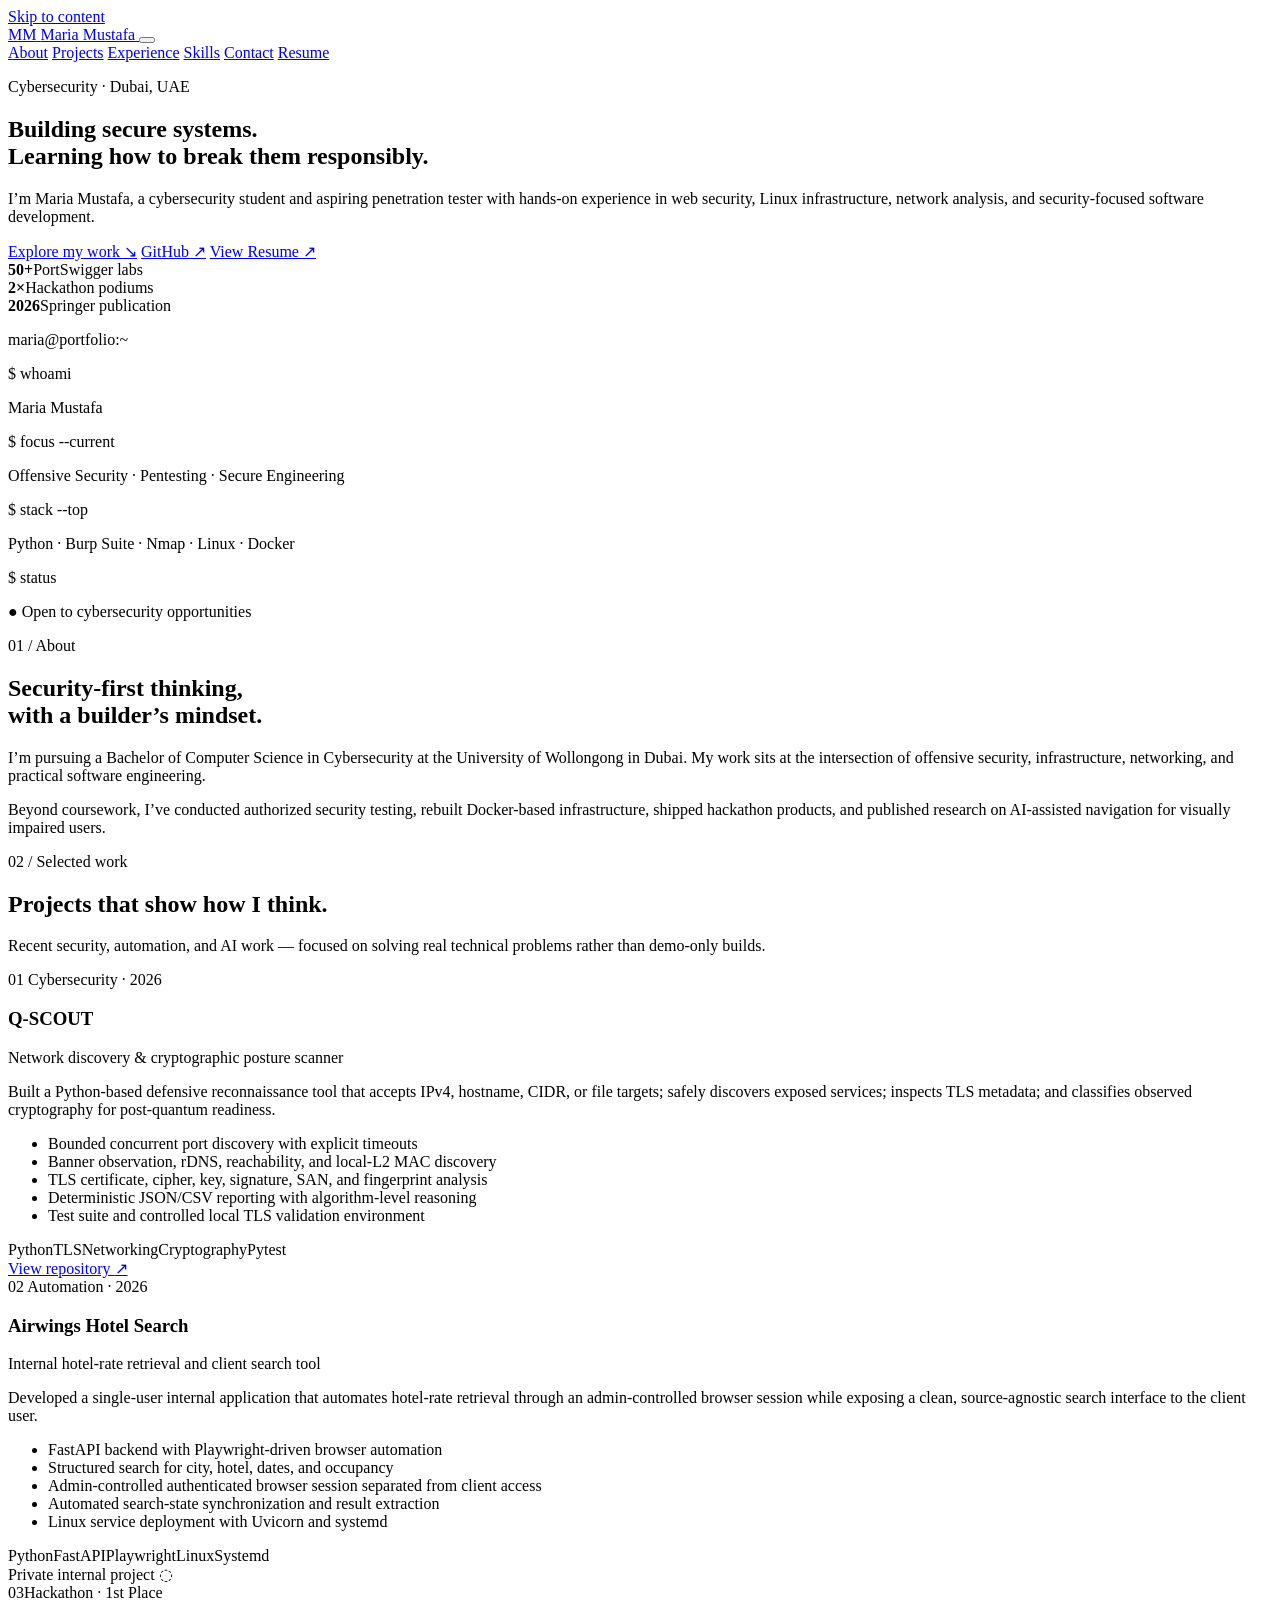
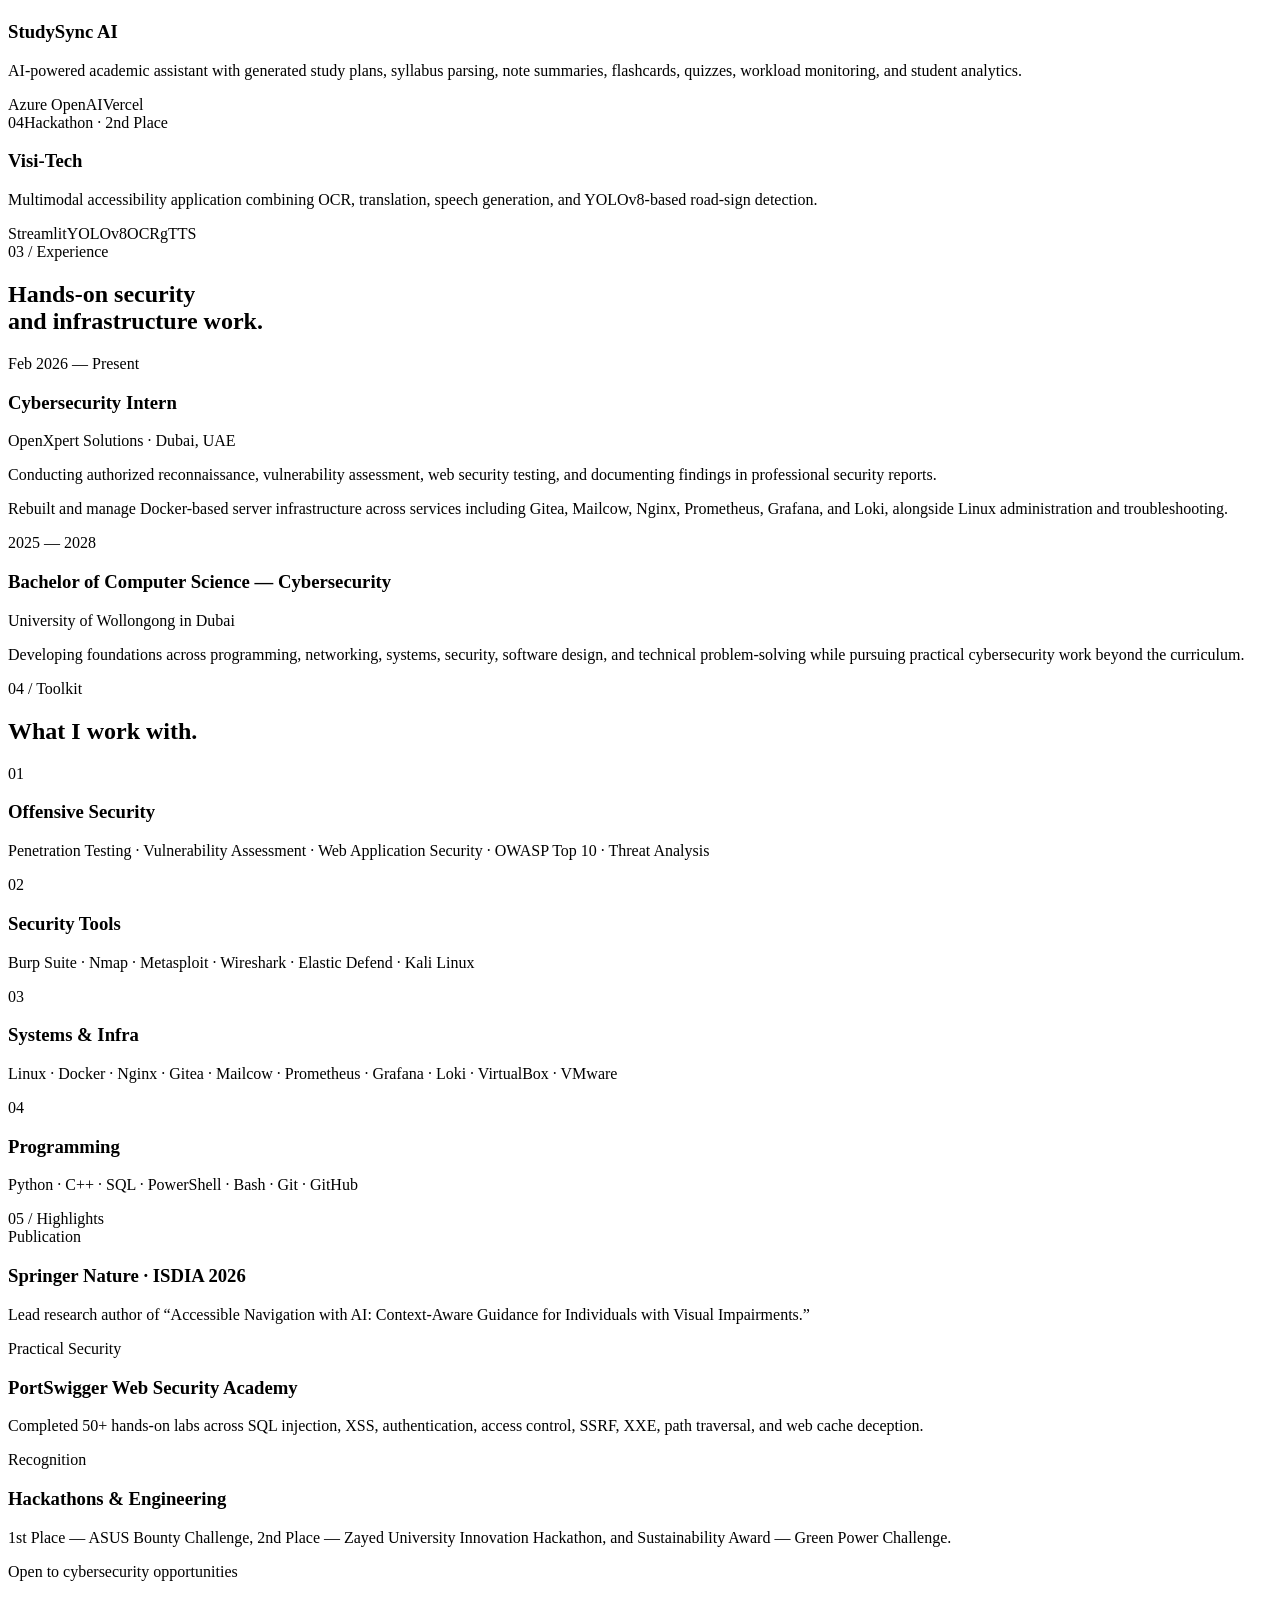
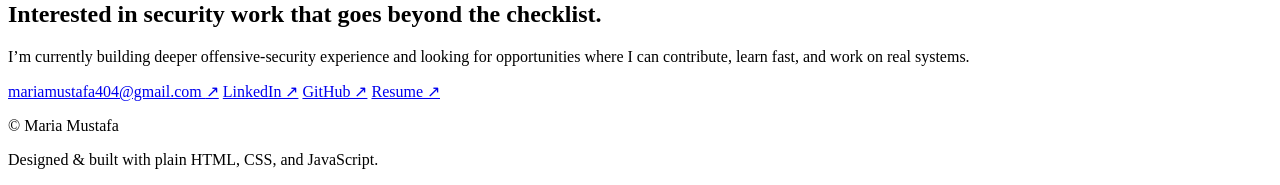
==== index.html @ e78796e5 "feat: add portfolio landing page" ====
<!DOCTYPE html>
<html lang="en">
<head>
  <meta charset="UTF-8" />
  <meta name="viewport" content="width=device-width, initial-scale=1.0" />
  <meta name="description" content="Maria Mustafa — cybersecurity student, aspiring penetration tester, and security-focused software builder in Dubai." />
  <meta name="theme-color" content="#071018" />
  <link rel="canonical" href="https://maria-mustafa-portfolio.netlify.app" />
  <meta property="og:type" content="website" />
  <meta property="og:title" content="Maria Mustafa | Cybersecurity Portfolio" />
  <meta property="og:description" content="Cybersecurity portfolio featuring penetration testing, network security, Linux infrastructure, Q-SCOUT, and automation projects." />
  <meta property="og:url" content="https://maria-mustafa-portfolio.netlify.app" />
  <meta property="og:image" content="https://maria-mustafa-portfolio.netlify.app/assets/portfolio-preview.webp" />
  <meta name="twitter:card" content="summary_large_image" />
  <title>Maria Mustafa | Cybersecurity Portfolio</title>
  <link rel="icon" href="favicon.svg" type="image/svg+xml" />
  <script>document.documentElement.classList.add("js")</script>
  <link rel="stylesheet" href="styles.css" />
</head>
<body>
  <a class="skip-link" href="#main">Skip to content</a>
  <div class="ambient ambient-one" aria-hidden="true"></div>
  <div class="ambient ambient-two" aria-hidden="true"></div>

  <header class="site-header" id="top">
    <nav class="nav shell" aria-label="Primary navigation">
      <a class="brand" href="#top" aria-label="Maria Mustafa home">
        <span class="brand-mark">MM</span>
        <span class="brand-name">Maria Mustafa</span>
      </a>

      <button class="nav-toggle" aria-expanded="false" aria-controls="nav-links" aria-label="Open navigation menu">
        <span></span><span></span>
      </button>

      <div class="nav-links" id="nav-links">
        <a href="#about">About</a>
        <a href="#projects">Projects</a>
        <a href="#experience">Experience</a>
        <a href="#skills">Skills</a>
        <a href="#contact">Contact</a>
        <a href="assets/Maria-Mustafa-Resume.pdf" target="_blank" rel="noreferrer">Resume</a>
      </div>
    </nav>
  </header>

  <main id="main">
    <section class="hero shell section-pad">
      <div class="hero-copy reveal">
        <p class="eyebrow"><span class="status-dot"></span> Cybersecurity · Dubai, UAE</p>
        <h1>Building secure systems.<br /><span>Learning how to break them responsibly.</span></h1>
        <p class="hero-lead">
          I’m Maria Mustafa, a cybersecurity student and aspiring penetration tester with hands-on experience in web security, Linux infrastructure, network analysis, and security-focused software development.
        </p>
        <div class="hero-actions">
          <a class="btn btn-primary" href="#projects">Explore my work <span aria-hidden="true">↘</span></a>
          <a class="btn btn-ghost" href="https://github.com/maria-mustafa-b" target="_blank" rel="noreferrer">GitHub <span aria-hidden="true">↗</span></a>
          <a class="btn btn-ghost" href="assets/Maria-Mustafa-Resume.pdf" target="_blank" rel="noreferrer">View Resume <span aria-hidden="true">↗</span></a>
        </div>
        <div class="hero-meta" aria-label="Highlights">
          <div><strong>50+</strong><span>PortSwigger labs</span></div>
          <div><strong>2×</strong><span>Hackathon podiums</span></div>
          <div><strong>2026</strong><span>Springer publication</span></div>
        </div>
      </div>

      <aside class="terminal-card reveal" aria-label="Portfolio introduction terminal">
        <div class="terminal-top"><span></span><span></span><span></span><p>maria@portfolio:~</p></div>
        <div class="terminal-body">
          <p><span class="prompt">$</span> whoami</p>
          <p class="output">Maria Mustafa</p>
          <p><span class="prompt">$</span> focus --current</p>
          <p class="output">Offensive Security · Pentesting · Secure Engineering</p>
          <p><span class="prompt">$</span> stack --top</p>
          <p class="output">Python · Burp Suite · Nmap · Linux · Docker</p>
          <p><span class="prompt">$</span> status</p>
          <p class="output success">● Open to cybersecurity opportunities</p>
        </div>
      </aside>
    </section>

    <section class="section shell" id="about">
      <div class="section-kicker reveal">01 / About</div>
      <div class="about-grid">
        <h2 class="section-title reveal">Security-first thinking,<br />with a builder’s mindset.</h2>
        <div class="about-copy reveal">
          <p>
            I’m pursuing a Bachelor of Computer Science in Cybersecurity at the University of Wollongong in Dubai. My work sits at the intersection of offensive security, infrastructure, networking, and practical software engineering.
          </p>
          <p>
            Beyond coursework, I’ve conducted authorized security testing, rebuilt Docker-based infrastructure, shipped hackathon products, and published research on AI-assisted navigation for visually impaired users.
          </p>
        </div>
      </div>
    </section>

    <section class="section shell" id="projects">
      <div class="section-heading reveal">
        <div>
          <div class="section-kicker">02 / Selected work</div>
          <h2 class="section-title">Projects that show how I think.</h2>
        </div>
        <p>Recent security, automation, and AI work — focused on solving real technical problems rather than demo-only builds.</p>
      </div>

      <div class="featured-grid">
        <article class="project-card project-card-large reveal">
          <div class="project-topline">
            <span class="project-index">01</span>
            <span class="project-tag">Cybersecurity · 2026</span>
          </div>
          <div class="project-copy">
            <h3>Q‑SCOUT</h3>
            <p class="project-subtitle">Network discovery & cryptographic posture scanner</p>
            <p>
              Built a Python-based defensive reconnaissance tool that accepts IPv4, hostname, CIDR, or file targets; safely discovers exposed services; inspects TLS metadata; and classifies observed cryptography for post-quantum readiness.
            </p>
            <ul class="feature-list">
              <li>Bounded concurrent port discovery with explicit timeouts</li>
              <li>Banner observation, rDNS, reachability, and local-L2 MAC discovery</li>
              <li>TLS certificate, cipher, key, signature, SAN, and fingerprint analysis</li>
              <li>Deterministic JSON/CSV reporting with algorithm-level reasoning</li>
              <li>Test suite and controlled local TLS validation environment</li>
            </ul>
            <div class="tech-row"><span>Python</span><span>TLS</span><span>Networking</span><span>Cryptography</span><span>Pytest</span></div>
          </div>
          <a class="project-link" href="https://github.com/maria-mustafa-b/q-scout" target="_blank" rel="noreferrer" aria-label="View Q-SCOUT on GitHub">View repository <span>↗</span></a>
        </article>

        <article class="project-card project-card-large reveal">
          <div class="project-topline">
            <span class="project-index">02</span>
            <span class="project-tag">Automation · 2026</span>
          </div>
          <div class="project-copy">
            <h3>Airwings Hotel Search</h3>
            <p class="project-subtitle">Internal hotel-rate retrieval and client search tool</p>
            <p>
              Developed a single-user internal application that automates hotel-rate retrieval through an admin-controlled browser session while exposing a clean, source-agnostic search interface to the client user.
            </p>
            <ul class="feature-list">
              <li>FastAPI backend with Playwright-driven browser automation</li>
              <li>Structured search for city, hotel, dates, and occupancy</li>
              <li>Admin-controlled authenticated browser session separated from client access</li>
              <li>Automated search-state synchronization and result extraction</li>
              <li>Linux service deployment with Uvicorn and systemd</li>
            </ul>
            <div class="tech-row"><span>Python</span><span>FastAPI</span><span>Playwright</span><span>Linux</span><span>Systemd</span></div>
          </div>
          <span class="project-link muted-link">Private internal project <span>◌</span></span>
        </article>
      </div>

      <div class="secondary-grid">
        <article class="mini-project reveal">
          <div class="mini-head"><span>03</span><span>Hackathon · 1st Place</span></div>
          <h3>StudySync AI</h3>
          <p>AI-powered academic assistant with generated study plans, syllabus parsing, note summaries, flashcards, quizzes, workload monitoring, and student analytics.</p>
          <div class="tech-row"><span>Azure OpenAI</span><span>Vercel</span></div>
        </article>

        <article class="mini-project reveal">
          <div class="mini-head"><span>04</span><span>Hackathon · 2nd Place</span></div>
          <h3>Visi‑Tech</h3>
          <p>Multimodal accessibility application combining OCR, translation, speech generation, and YOLOv8-based road-sign detection.</p>
          <div class="tech-row"><span>Streamlit</span><span>YOLOv8</span><span>OCR</span><span>gTTS</span></div>
        </article>
      </div>
    </section>

    <section class="section shell" id="experience">
      <div class="section-kicker reveal">03 / Experience</div>
      <div class="experience-layout">
        <h2 class="section-title reveal">Hands-on security<br />and infrastructure work.</h2>
        <div class="timeline reveal">
          <article class="timeline-item">
            <div class="timeline-date">Feb 2026 — Present</div>
            <div>
              <h3>Cybersecurity Intern</h3>
              <p class="company">OpenXpert Solutions · Dubai, UAE</p>
              <p>Conducting authorized reconnaissance, vulnerability assessment, web security testing, and documenting findings in professional security reports.</p>
              <p>Rebuilt and manage Docker-based server infrastructure across services including Gitea, Mailcow, Nginx, Prometheus, Grafana, and Loki, alongside Linux administration and troubleshooting.</p>
            </div>
          </article>

          <article class="timeline-item">
            <div class="timeline-date">2025 — 2028</div>
            <div>
              <h3>Bachelor of Computer Science — Cybersecurity</h3>
              <p class="company">University of Wollongong in Dubai</p>
              <p>Developing foundations across programming, networking, systems, security, software design, and technical problem-solving while pursuing practical cybersecurity work beyond the curriculum.</p>
            </div>
          </article>
        </div>
      </div>
    </section>

    <section class="section shell" id="skills">
      <div class="section-heading reveal">
        <div>
          <div class="section-kicker">04 / Toolkit</div>
          <h2 class="section-title">What I work with.</h2>
        </div>
      </div>

      <div class="skills-grid">
        <article class="skill-card reveal"><span>01</span><h3>Offensive Security</h3><p>Penetration Testing · Vulnerability Assessment · Web Application Security · OWASP Top 10 · Threat Analysis</p></article>
        <article class="skill-card reveal"><span>02</span><h3>Security Tools</h3><p>Burp Suite · Nmap · Metasploit · Wireshark · Elastic Defend · Kali Linux</p></article>
        <article class="skill-card reveal"><span>03</span><h3>Systems & Infra</h3><p>Linux · Docker · Nginx · Gitea · Mailcow · Prometheus · Grafana · Loki · VirtualBox · VMware</p></article>
        <article class="skill-card reveal"><span>04</span><h3>Programming</h3><p>Python · C++ · SQL · PowerShell · Bash · Git · GitHub</p></article>
      </div>
    </section>

    <section class="section shell" id="proof">
      <div class="section-kicker reveal">05 / Highlights</div>
      <div class="proof-grid">
        <article class="proof-card reveal">
          <span class="proof-label">Publication</span>
          <h3>Springer Nature · ISDIA 2026</h3>
          <p>Lead research author of “Accessible Navigation with AI: Context-Aware Guidance for Individuals with Visual Impairments.”</p>
        </article>
        <article class="proof-card reveal">
          <span class="proof-label">Practical Security</span>
          <h3>PortSwigger Web Security Academy</h3>
          <p>Completed 50+ hands-on labs across SQL injection, XSS, authentication, access control, SSRF, XXE, path traversal, and web cache deception.</p>
        </article>
        <article class="proof-card reveal">
          <span class="proof-label">Recognition</span>
          <h3>Hackathons & Engineering</h3>
          <p>1st Place — ASUS Bounty Challenge, 2nd Place — Zayed University Innovation Hackathon, and Sustainability Award — Green Power Challenge.</p>
        </article>
      </div>
    </section>

    <section class="contact section shell" id="contact">
      <div class="contact-card reveal">
        <p class="eyebrow"><span class="status-dot"></span> Open to cybersecurity opportunities</p>
        <h2>Interested in security work that goes beyond the checklist.</h2>
        <p>I’m currently building deeper offensive-security experience and looking for opportunities where I can contribute, learn fast, and work on real systems.</p>
        <div class="contact-actions">
          <a class="btn btn-primary" href="mailto:mariamustafa404@gmail.com">mariamustafa404@gmail.com <span>↗</span></a>
          <a class="text-link" href="https://www.linkedin.com/in/maria-mustafa-baranwala" target="_blank" rel="noreferrer">LinkedIn ↗</a>
          <a class="text-link" href="https://github.com/maria-mustafa-b" target="_blank" rel="noreferrer">GitHub ↗</a>
          <a class="text-link" href="assets/Maria-Mustafa-Resume.pdf" target="_blank" rel="noreferrer">Resume ↗</a>
        </div>
      </div>
    </section>
  </main>

  <footer class="footer shell">
    <p>© <span id="year"></span> Maria Mustafa</p>
    <p>Designed & built with plain HTML, CSS, and JavaScript.</p>
  </footer>

  <script src="script.js"></script>
</body>
</html>
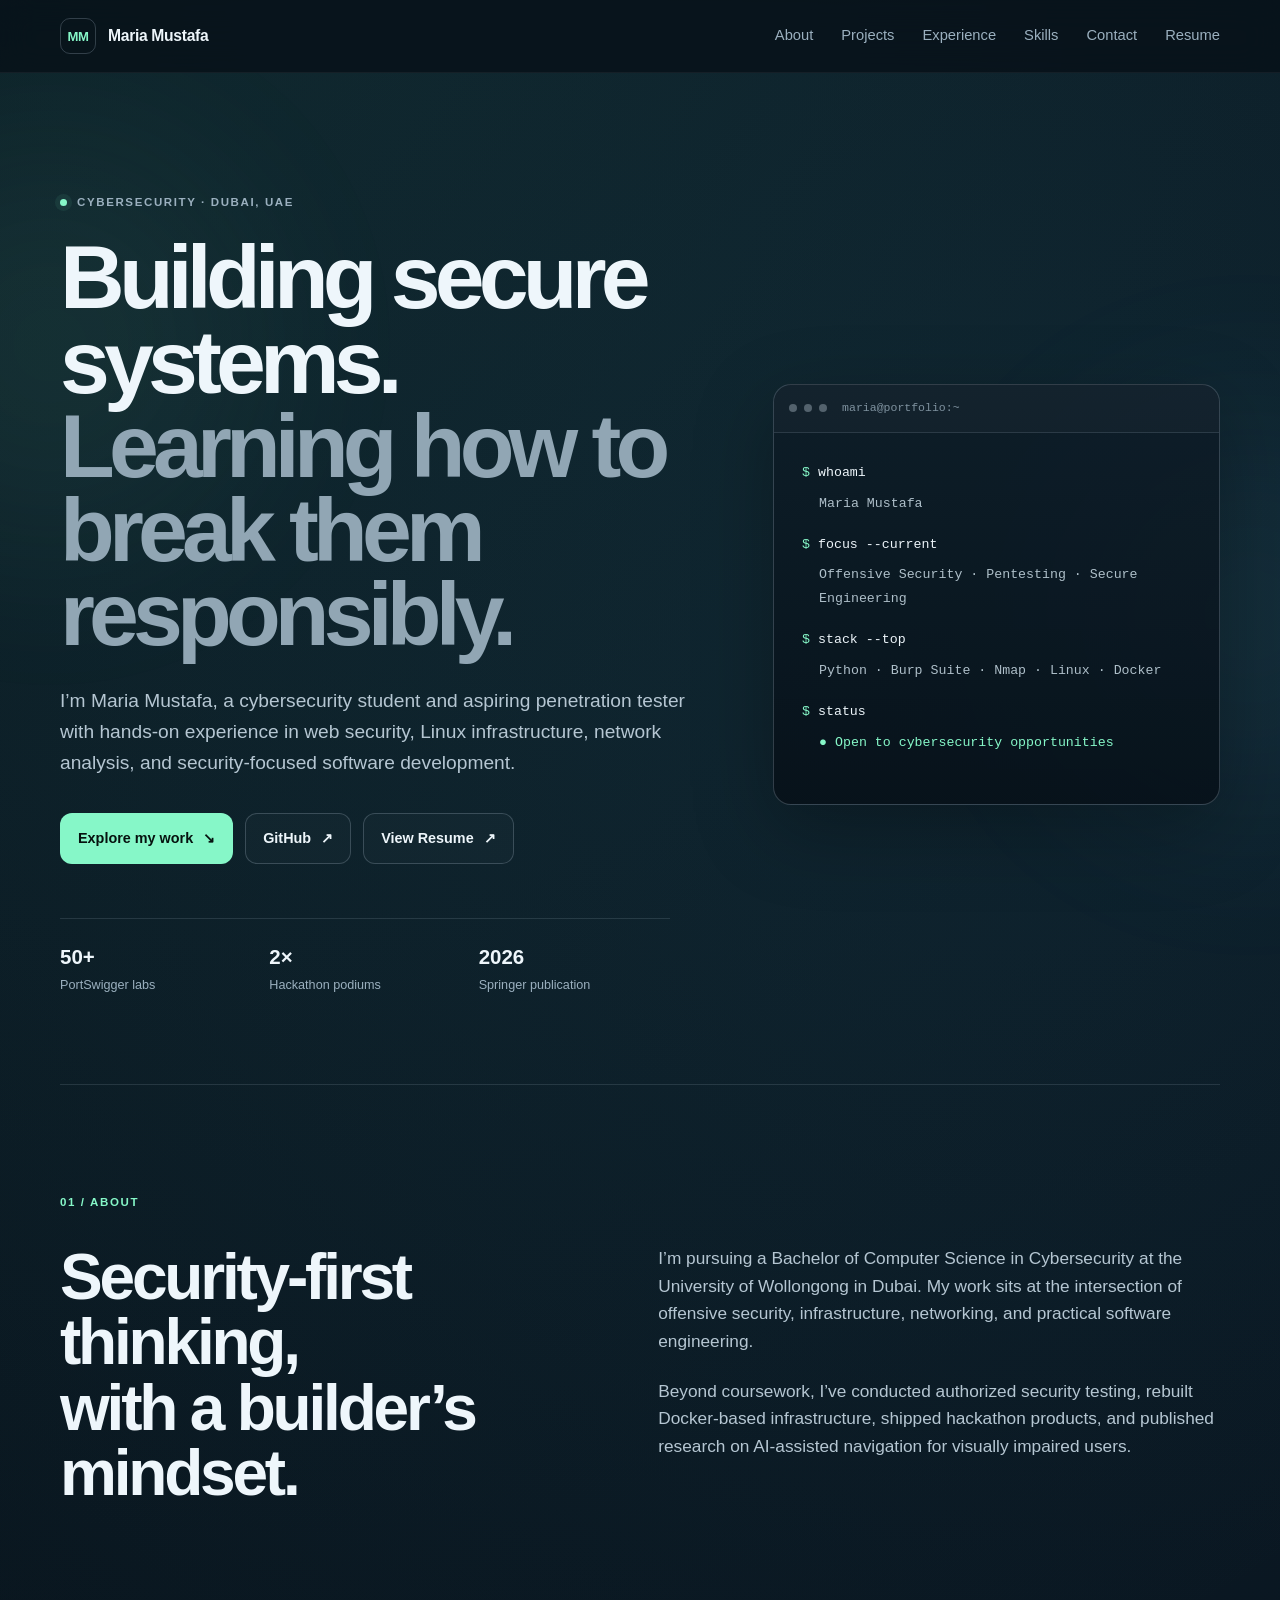
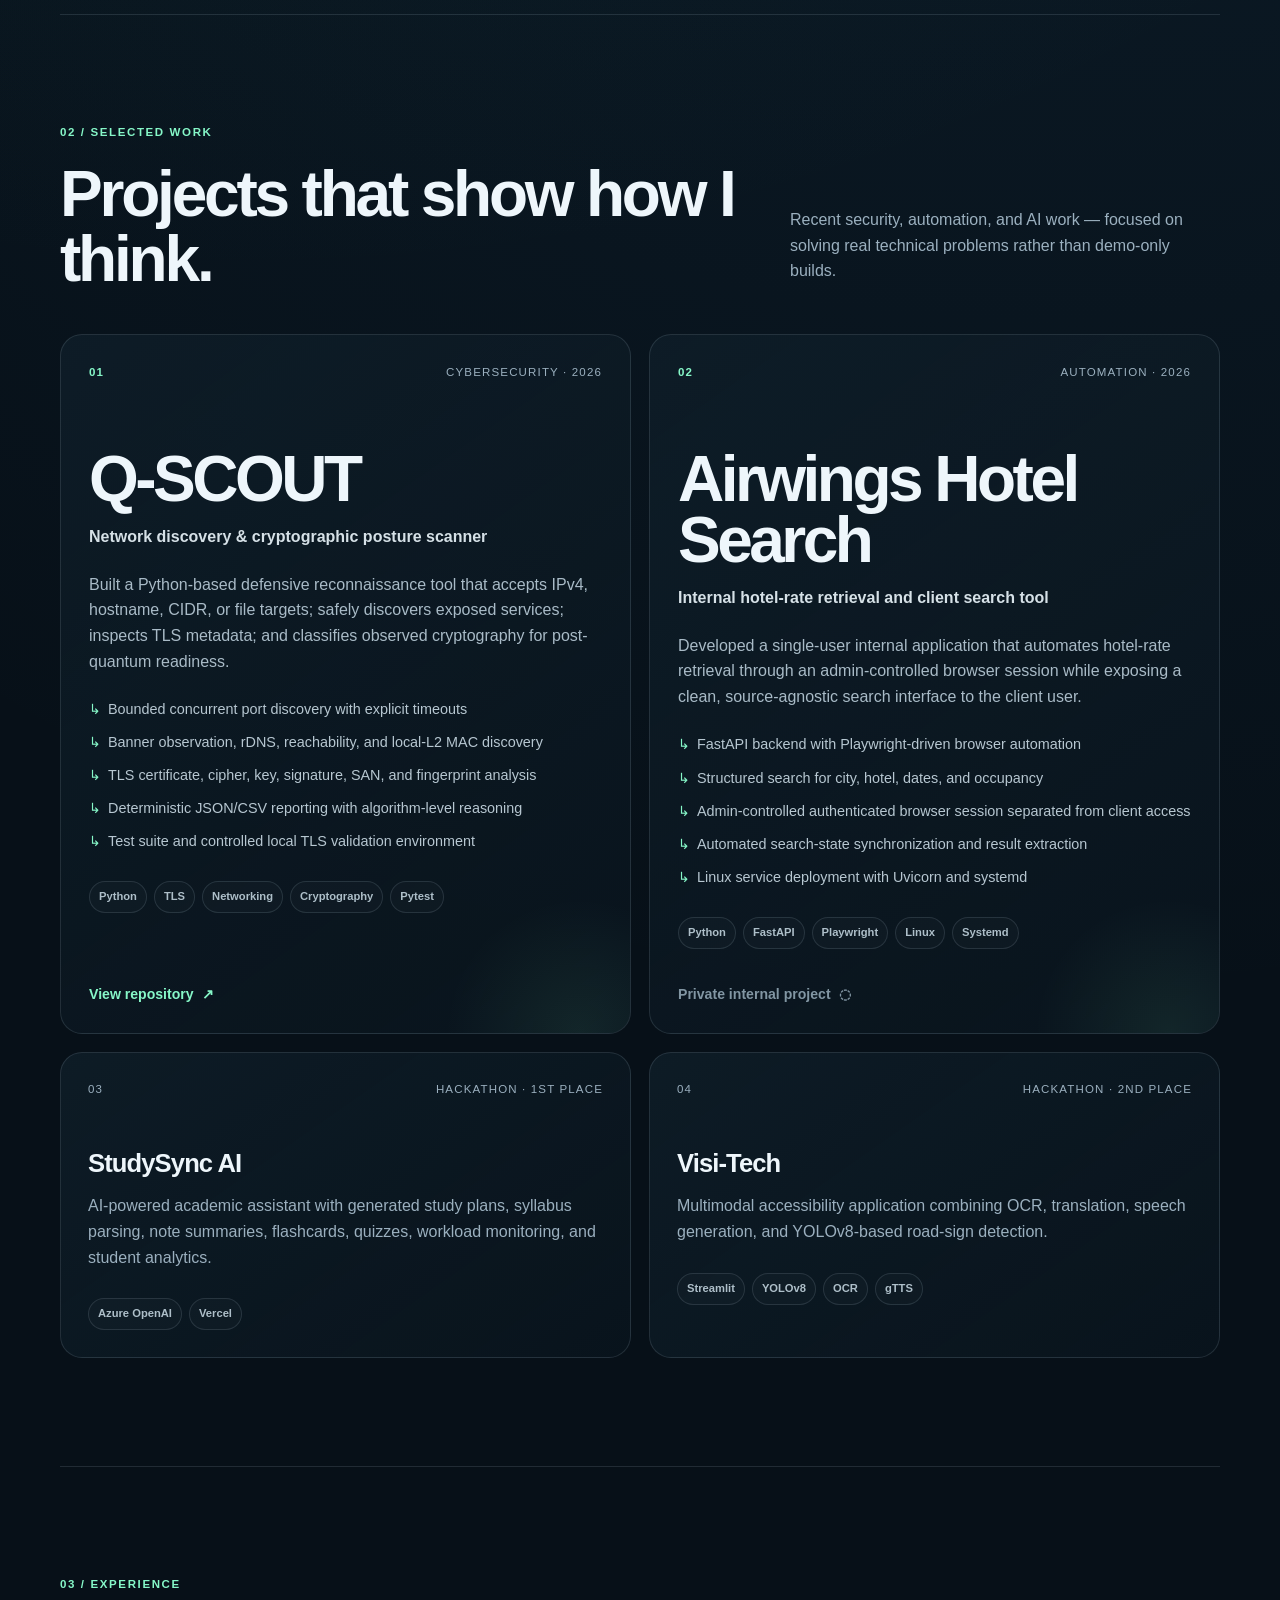
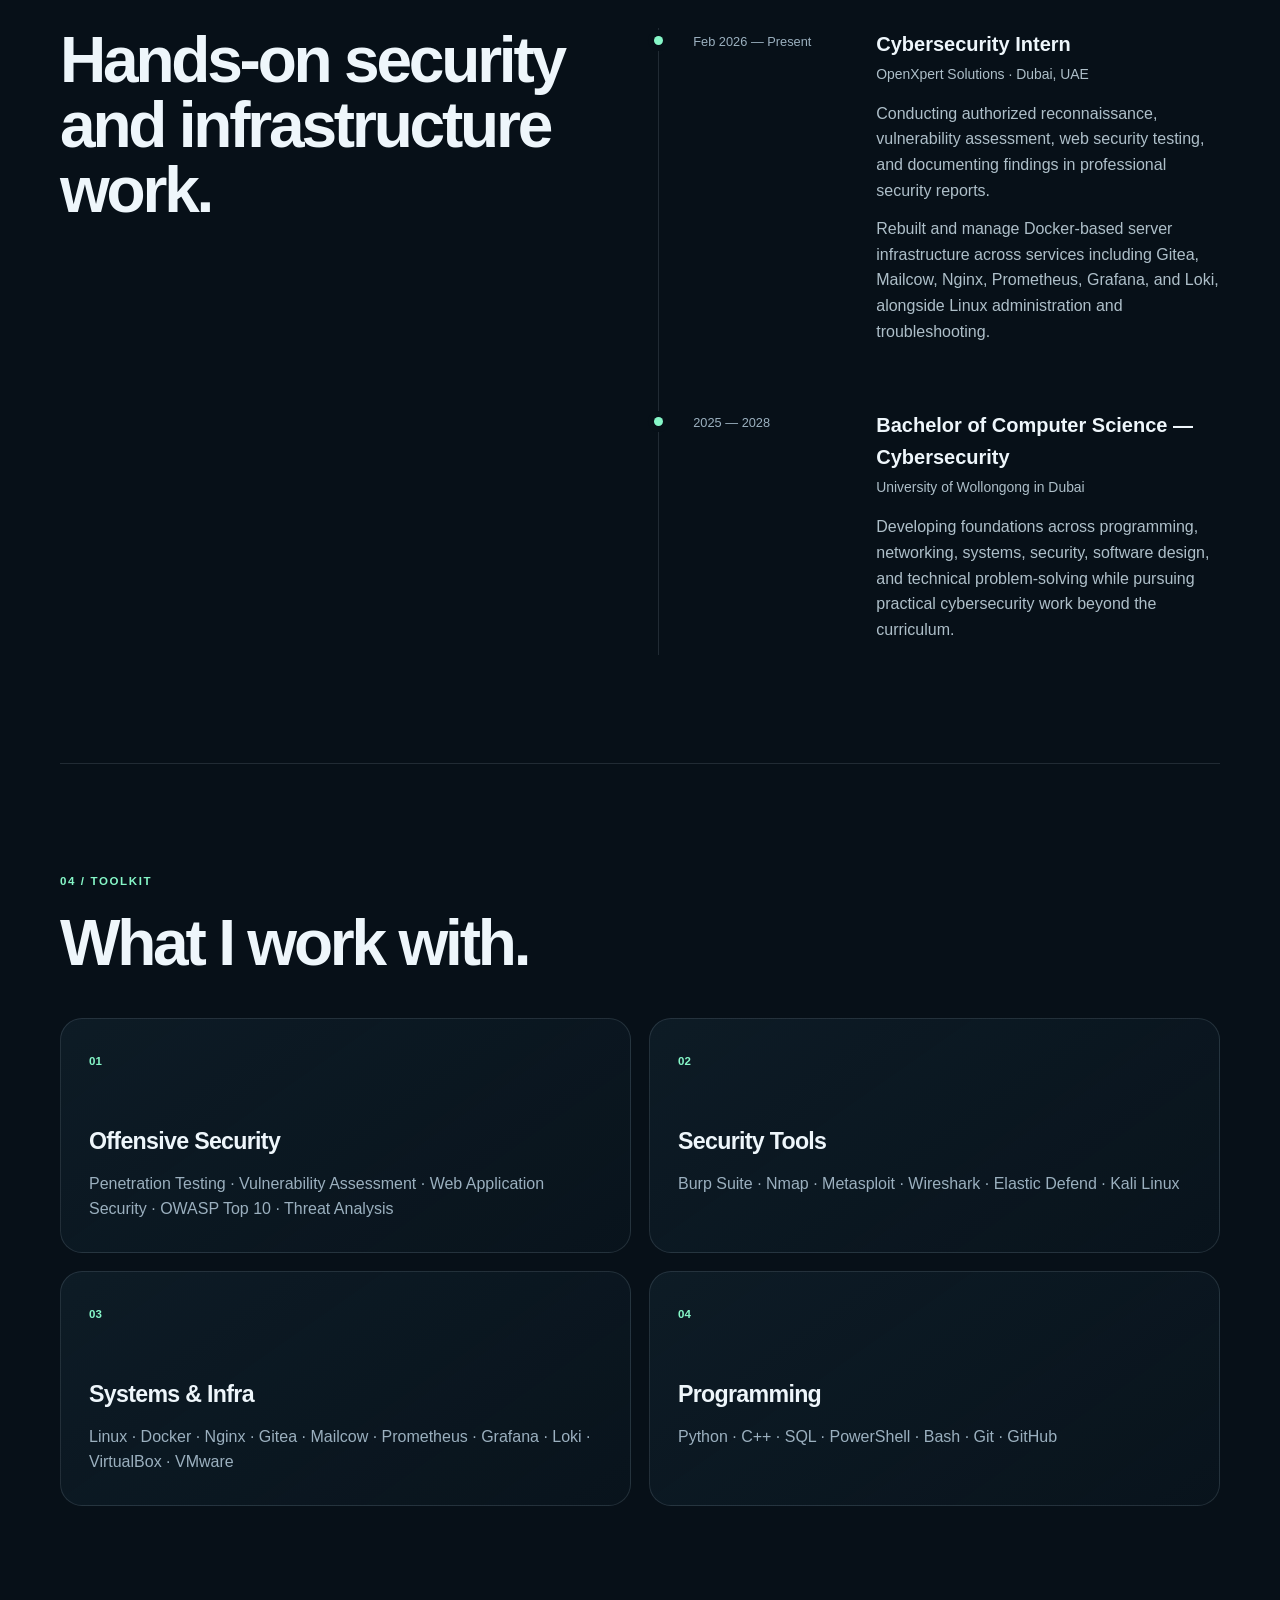
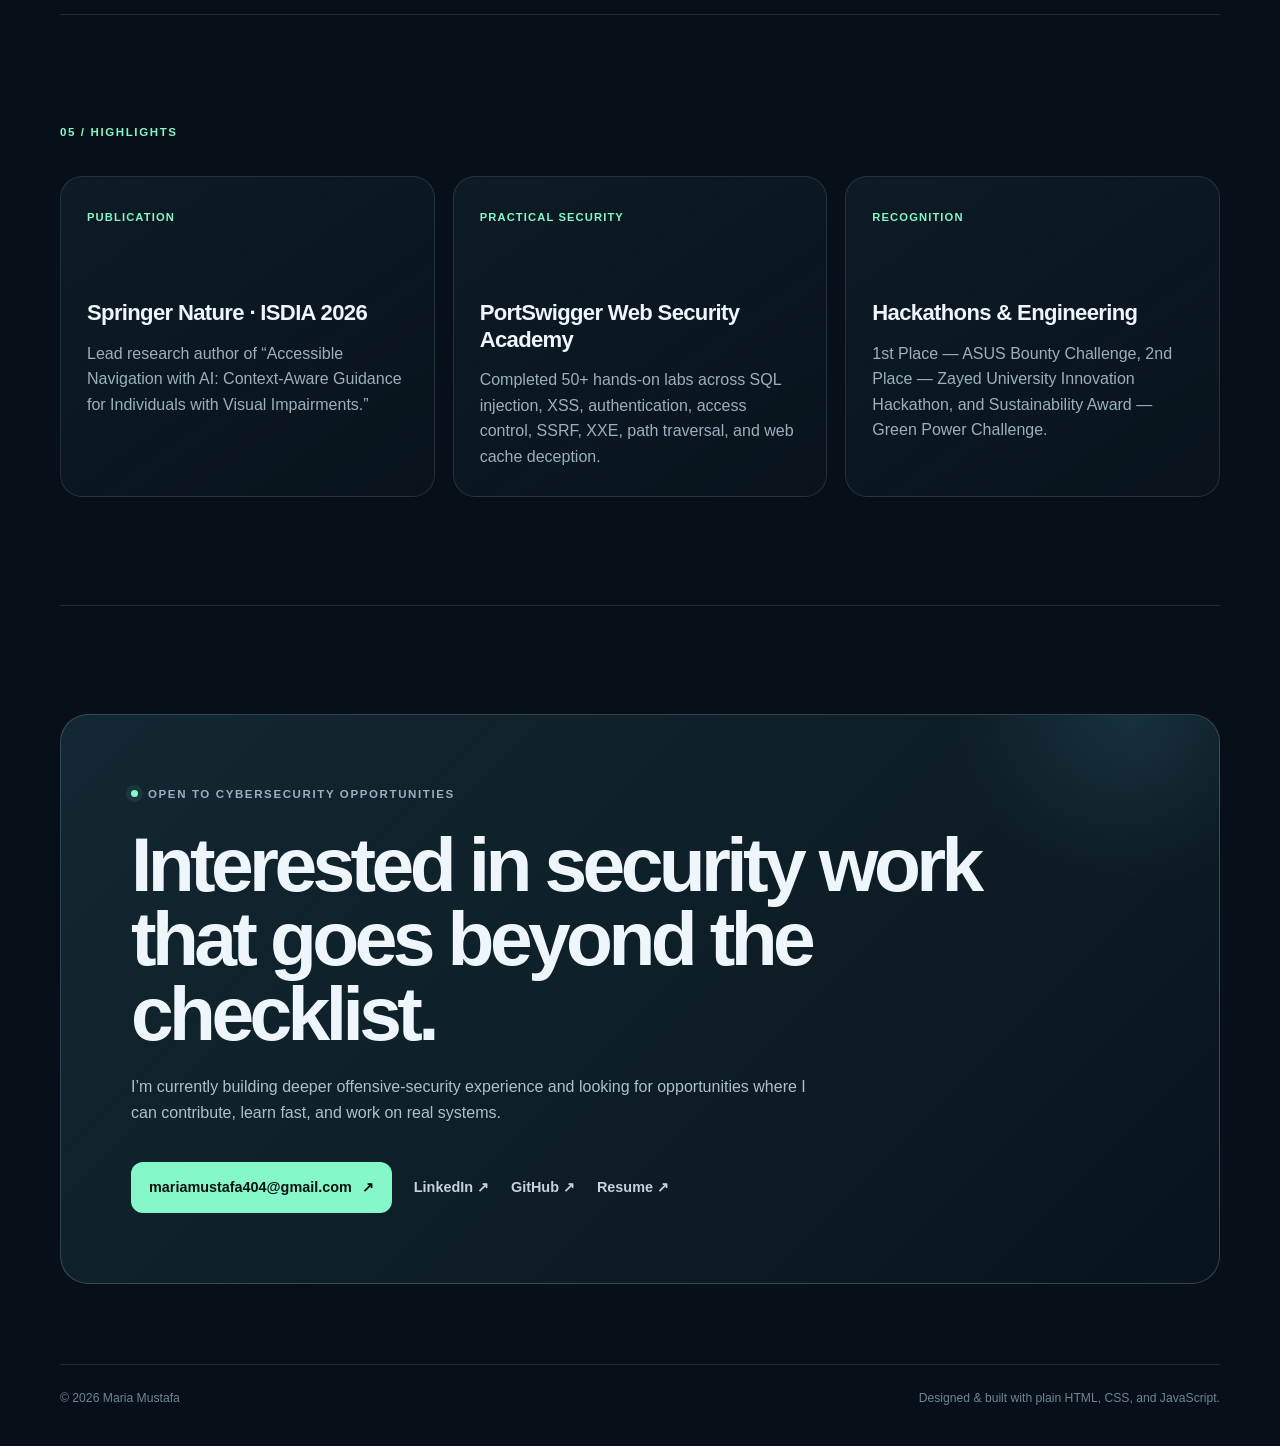
==== commit 48b810ec: "feat: link portfolio to web resume" ====
--- a/index.html
+++ b/index.html
@@ -39,7 +39,7 @@
         <a href="#experience">Experience</a>
         <a href="#skills">Skills</a>
         <a href="#contact">Contact</a>
-        <a href="assets/Maria-Mustafa-Resume.pdf" target="_blank" rel="noreferrer">Resume</a>
+        <a href="resume.html" target="_blank" rel="noreferrer">Resume</a>
       </div>
     </nav>
   </header>
@@ -55,7 +55,7 @@
         <div class="hero-actions">
           <a class="btn btn-primary" href="#projects">Explore my work <span aria-hidden="true">↘</span></a>
           <a class="btn btn-ghost" href="https://github.com/maria-mustafa-b" target="_blank" rel="noreferrer">GitHub <span aria-hidden="true">↗</span></a>
-          <a class="btn btn-ghost" href="assets/Maria-Mustafa-Resume.pdf" target="_blank" rel="noreferrer">View Resume <span aria-hidden="true">↗</span></a>
+          <a class="btn btn-ghost" href="resume.html" target="_blank" rel="noreferrer">View Resume <span aria-hidden="true">↗</span></a>
         </div>
         <div class="hero-meta" aria-label="Highlights">
           <div><strong>50+</strong><span>PortSwigger labs</span></div>
@@ -241,7 +241,7 @@
           <a class="btn btn-primary" href="mailto:mariamustafa404@gmail.com">mariamustafa404@gmail.com <span>↗</span></a>
           <a class="text-link" href="https://www.linkedin.com/in/maria-mustafa-baranwala" target="_blank" rel="noreferrer">LinkedIn ↗</a>
           <a class="text-link" href="https://github.com/maria-mustafa-b" target="_blank" rel="noreferrer">GitHub ↗</a>
-          <a class="text-link" href="assets/Maria-Mustafa-Resume.pdf" target="_blank" rel="noreferrer">Resume ↗</a>
+          <a class="text-link" href="resume.html" target="_blank" rel="noreferrer">Resume ↗</a>
         </div>
       </div>
     </section>
--- a/styles.css
+++ b/styles.css
@@ -0,0 +1,188 @@
+:root {
+  --bg: #071018;
+  --bg-soft: #0a151f;
+  --card: rgba(15, 28, 39, 0.68);
+  --card-strong: #0d1a24;
+  --line: rgba(189, 209, 224, 0.14);
+  --line-strong: rgba(189, 209, 224, 0.23);
+  --text: #eef6fb;
+  --muted: #9bb0bf;
+  --accent: #86f7c8;
+  --accent-2: #6ed6ff;
+  --shadow: 0 24px 80px rgba(0, 0, 0, 0.28);
+  --radius: 22px;
+  --shell: min(1160px, calc(100% - 40px));
+}
+
+* { box-sizing: border-box; }
+html { scroll-behavior: smooth; }
+body {
+  margin: 0;
+  color: var(--text);
+  background:
+    radial-gradient(circle at 20% 0%, rgba(64, 177, 149, 0.10), transparent 30%),
+    radial-gradient(circle at 80% 10%, rgba(65, 156, 218, 0.10), transparent 35%),
+    var(--bg);
+  font-family: Inter, ui-sans-serif, -apple-system, BlinkMacSystemFont, "Segoe UI", sans-serif;
+  line-height: 1.6;
+  -webkit-font-smoothing: antialiased;
+}
+
+::selection { background: var(--accent); color: #05100d; }
+a { color: inherit; text-decoration: none; }
+button, a { -webkit-tap-highlight-color: transparent; }
+.shell { width: var(--shell); margin: 0 auto; }
+.section-pad { padding: 120px 0 88px; }
+.section { padding: 108px 0; border-top: 1px solid var(--line); }
+.skip-link { position: fixed; left: 16px; top: -80px; z-index: 100; background: var(--text); color: var(--bg); padding: 10px 14px; border-radius: 10px; }
+.skip-link:focus { top: 16px; }
+
+.ambient { position: fixed; width: 420px; height: 420px; border-radius: 50%; filter: blur(100px); opacity: .06; pointer-events: none; z-index: -1; }
+.ambient-one { background: var(--accent); top: 15%; left: -160px; }
+.ambient-two { background: var(--accent-2); top: 45%; right: -180px; }
+
+.site-header { position: sticky; top: 0; z-index: 50; background: rgba(7, 16, 24, 0.78); backdrop-filter: blur(16px); border-bottom: 1px solid rgba(255,255,255,.05); }
+.nav { min-height: 72px; display: flex; align-items: center; justify-content: space-between; gap: 28px; }
+.brand { display: inline-flex; align-items: center; gap: 12px; font-weight: 700; letter-spacing: -.02em; }
+.brand-mark { display: grid; place-items: center; width: 36px; height: 36px; border: 1px solid var(--line-strong); border-radius: 10px; color: var(--accent); font-size: .82rem; }
+.brand-name { font-size: .98rem; }
+.nav-links { display: flex; gap: 28px; align-items: center; color: var(--muted); font-size: .92rem; }
+.nav-links a { transition: color .2s ease; }
+.nav-links a:hover { color: var(--text); }
+.nav-toggle { display: none; border: 0; background: none; width: 42px; height: 42px; position: relative; }
+.nav-toggle span { position: absolute; width: 21px; height: 1px; background: var(--text); left: 10px; transition: transform .2s ease; }
+.nav-toggle span:first-child { top: 16px; }
+.nav-toggle span:last-child { top: 24px; }
+
+.hero { min-height: calc(100vh - 72px); display: grid; grid-template-columns: 1.18fr .82fr; align-items: center; gap: 70px; }
+.eyebrow { display: flex; align-items: center; gap: 10px; text-transform: uppercase; letter-spacing: .14em; font-size: .72rem; font-weight: 700; color: var(--muted); margin: 0 0 24px; }
+.status-dot { width: 7px; height: 7px; border-radius: 50%; background: var(--accent); box-shadow: 0 0 0 5px rgba(134,247,200,.07); }
+h1 { margin: 0; font-size: clamp(3.2rem, 7vw, 6.7rem); line-height: .94; letter-spacing: -.065em; max-width: 980px; }
+h1 span { color: #91a6b4; }
+.hero-lead { max-width: 700px; font-size: clamp(1rem, 1.7vw, 1.2rem); color: #b5c6d2; margin: 30px 0 0; }
+.hero-actions { display: flex; flex-wrap: wrap; gap: 12px; margin-top: 34px; }
+.btn { display: inline-flex; align-items: center; justify-content: center; gap: 10px; border-radius: 12px; padding: 13px 17px; font-weight: 700; font-size: .9rem; border: 1px solid transparent; transition: transform .2s ease, background .2s ease, border-color .2s ease; }
+.btn:hover { transform: translateY(-2px); }
+.btn-primary { background: var(--accent); color: #06120f; }
+.btn-primary:hover { background: #a7ffdc; }
+.btn-ghost { border-color: var(--line-strong); background: rgba(255,255,255,.02); color: var(--text); }
+.btn-ghost:hover { border-color: rgba(134,247,200,.45); }
+.hero-meta { display: grid; grid-template-columns: repeat(3, 1fr); gap: 18px; max-width: 610px; margin-top: 54px; padding-top: 22px; border-top: 1px solid var(--line); }
+.hero-meta div { display: flex; flex-direction: column; gap: 2px; }
+.hero-meta strong { font-size: 1.28rem; }
+.hero-meta span { color: var(--muted); font-size: .79rem; }
+
+.terminal-card { border: 1px solid var(--line-strong); background: linear-gradient(180deg, rgba(14, 29, 40, .88), rgba(7, 17, 25, .9)); border-radius: 18px; box-shadow: var(--shadow); overflow: hidden; transform: rotate(1deg); }
+.terminal-top { height: 48px; display: flex; align-items: center; gap: 7px; padding: 0 15px; border-bottom: 1px solid var(--line); background: rgba(255,255,255,.025); }
+.terminal-top > span { width: 8px; height: 8px; border-radius: 50%; background: #53626d; }
+.terminal-top p { margin: 0 0 0 8px; font-family: ui-monospace, SFMono-Regular, Menlo, monospace; color: #7f929f; font-size: .72rem; }
+.terminal-body { padding: 28px 28px 32px; font-family: ui-monospace, SFMono-Regular, Menlo, Consolas, monospace; font-size: .83rem; line-height: 1.8; }
+.terminal-body p { margin: 0 0 7px; }
+.prompt { color: var(--accent); }
+.output { color: #aebfc9; padding-left: 17px; margin-bottom: 17px !important; }
+.success { color: var(--accent); }
+
+.section-kicker { color: var(--accent); text-transform: uppercase; letter-spacing: .14em; font-size: .72rem; font-weight: 800; margin-bottom: 34px; }
+.section-title { margin: 0; font-size: clamp(2.35rem, 5vw, 4.7rem); letter-spacing: -.05em; line-height: 1.02; }
+.about-grid, .experience-layout { display: grid; grid-template-columns: .95fr 1.05fr; gap: 90px; align-items: start; }
+.about-copy { color: #b5c6d2; font-size: 1.08rem; max-width: 650px; }
+.about-copy p { margin: 0 0 22px; }
+.section-heading { display: flex; justify-content: space-between; align-items: end; gap: 50px; margin-bottom: 42px; }
+.section-heading .section-kicker { margin-bottom: 20px; }
+.section-heading > p { max-width: 430px; margin: 0 0 8px; color: var(--muted); }
+
+.featured-grid { display: grid; grid-template-columns: 1fr 1fr; gap: 18px; }
+.project-card, .mini-project, .skill-card, .proof-card { border: 1px solid var(--line); background: linear-gradient(145deg, rgba(15, 30, 41, .82), rgba(10, 22, 31, .64)); border-radius: var(--radius); }
+.project-card { min-height: 640px; padding: 28px; display: flex; flex-direction: column; position: relative; overflow: hidden; }
+.project-card::after { content: ""; position: absolute; inset: auto -90px -140px auto; width: 280px; height: 280px; border-radius: 50%; background: radial-gradient(circle, rgba(134,247,200,.08), transparent 68%); pointer-events: none; }
+.project-card:hover, .mini-project:hover, .skill-card:hover, .proof-card:hover { border-color: rgba(134,247,200,.26); }
+.project-topline, .mini-head { display: flex; justify-content: space-between; gap: 12px; color: var(--muted); font-size: .72rem; text-transform: uppercase; letter-spacing: .1em; }
+.project-index { color: var(--accent); font-weight: 800; }
+.project-copy { margin-top: 68px; }
+.project-copy h3 { font-size: clamp(2.5rem, 5vw, 4.7rem); letter-spacing: -.055em; margin: 0; line-height: .95; }
+.project-subtitle { margin: 14px 0 22px; font-size: 1rem; font-weight: 700; color: #d6e1e7; }
+.project-copy > p:not(.project-subtitle) { color: #a9bbc7; margin-bottom: 24px; }
+.feature-list { list-style: none; margin: 0; padding: 0; display: grid; gap: 10px; color: #b7c7d1; font-size: .9rem; }
+.feature-list li { position: relative; padding-left: 19px; }
+.feature-list li::before { content: "↳"; position: absolute; left: 0; color: var(--accent); }
+.tech-row { display: flex; flex-wrap: wrap; gap: 7px; margin-top: 28px; }
+.tech-row span { border: 1px solid var(--line); background: rgba(255,255,255,.02); border-radius: 999px; padding: 6px 9px; color: #aebfc9; font-size: .7rem; font-weight: 700; }
+.project-link { margin-top: auto; padding-top: 34px; color: var(--accent); display: inline-flex; gap: 8px; font-size: .88rem; font-weight: 750; width: fit-content; }
+.project-link:hover span { transform: translate(2px,-2px); }
+.project-link span { transition: transform .2s ease; }
+.muted-link { color: #8296a3; }
+.secondary-grid { display: grid; grid-template-columns: repeat(2, 1fr); gap: 18px; margin-top: 18px; }
+.mini-project { padding: 27px; }
+.mini-project h3 { font-size: 1.6rem; margin: 44px 0 10px; letter-spacing: -.035em; }
+.mini-project > p { color: var(--muted); margin: 0; }
+
+.timeline { border-left: 1px solid var(--line); padding-left: 34px; }
+.timeline-item { position: relative; display: grid; grid-template-columns: 155px 1fr; gap: 28px; padding-bottom: 52px; }
+.timeline-item:last-child { padding-bottom: 0; }
+.timeline-item::before { content: ""; position: absolute; left: -39px; top: 8px; width: 9px; height: 9px; border-radius: 50%; background: var(--accent); box-shadow: 0 0 0 6px var(--bg); }
+.timeline-date { color: var(--muted); font-size: .8rem; padding-top: 4px; }
+.timeline-item h3 { margin: 0 0 3px; font-size: 1.25rem; }
+.company { color: var(--accent); margin: 0 0 16px !important; font-size: .87rem; }
+.timeline-item p { margin: 0 0 13px; color: #aebfc9; }
+
+.skills-grid { display: grid; grid-template-columns: repeat(2, 1fr); gap: 18px; }
+.skill-card { padding: 28px; min-height: 235px; }
+.skill-card > span { color: var(--accent); font-size: .72rem; font-weight: 800; }
+.skill-card h3 { font-size: 1.45rem; margin: 50px 0 11px; letter-spacing: -.03em; }
+.skill-card p { color: var(--muted); margin: 0; }
+.proof-grid { display: grid; grid-template-columns: repeat(3, 1fr); gap: 18px; }
+.proof-card { padding: 26px; min-height: 280px; }
+.proof-label { display: inline-block; color: var(--accent); font-size: .7rem; font-weight: 800; text-transform: uppercase; letter-spacing: .1em; }
+.proof-card h3 { font-size: 1.38rem; line-height: 1.2; margin: 72px 0 14px; letter-spacing: -.03em; }
+.proof-card p { margin: 0; color: var(--muted); }
+
+.contact { padding-bottom: 80px; }
+.contact-card { border: 1px solid var(--line-strong); border-radius: 28px; padding: clamp(34px, 6vw, 70px); background: linear-gradient(135deg, rgba(21, 43, 54,.9), rgba(9, 22, 30,.82)); position: relative; overflow: hidden; }
+.contact-card::before { content: ""; position: absolute; width: 360px; height: 360px; top: -180px; right: -90px; border-radius: 50%; background: radial-gradient(circle, rgba(110,214,255,.11), transparent 68%); }
+.contact-card h2 { font-size: clamp(2.5rem, 6vw, 5.5rem); letter-spacing: -.06em; line-height: .97; max-width: 900px; margin: 0; }
+.contact-card > p:not(.eyebrow) { max-width: 700px; color: #aec0cb; margin: 24px 0 0; }
+.contact-actions { display: flex; flex-wrap: wrap; align-items: center; gap: 22px; margin-top: 36px; }
+.text-link { color: #c4d3dc; font-size: .9rem; font-weight: 700; }
+.text-link:hover { color: var(--accent); }
+.footer { padding: 24px 0 38px; border-top: 1px solid var(--line); color: #708491; display: flex; justify-content: space-between; gap: 20px; font-size: .76rem; }
+.footer p { margin: 0; }
+
+.reveal { opacity: 1; transform: none; }
+.js .reveal { opacity: 0; transform: translateY(18px); transition: opacity .65s ease, transform .65s ease; }
+.js .reveal.visible { opacity: 1; transform: translateY(0); }
+
+@media (max-width: 920px) {
+  :root { --shell: min(100% - 28px, 760px); }
+  .hero { grid-template-columns: 1fr; gap: 44px; min-height: auto; }
+  .hero-copy { padding-top: 22px; }
+  .terminal-card { transform: none; max-width: 660px; }
+  .about-grid, .experience-layout { grid-template-columns: 1fr; gap: 48px; }
+  .featured-grid, .proof-grid { grid-template-columns: 1fr; }
+  .project-card { min-height: auto; }
+  .project-link { margin-top: 30px; }
+}
+
+@media (max-width: 700px) {
+  .section-pad { padding-top: 84px; }
+  .section { padding: 78px 0; }
+  .nav-toggle { display: block; cursor: pointer; }
+  .nav-links { position: absolute; top: 72px; left: 14px; right: 14px; display: none; flex-direction: column; align-items: stretch; gap: 4px; padding: 12px; border: 1px solid var(--line); border-radius: 14px; background: rgba(7, 16, 24, .97); box-shadow: var(--shadow); }
+  .nav-links.open { display: flex; }
+  .nav-links a { padding: 11px 10px; }
+  .nav-toggle.open span:first-child { transform: translateY(4px) rotate(45deg); }
+  .nav-toggle.open span:last-child { transform: translateY(-4px) rotate(-45deg); }
+  h1 { font-size: clamp(3.05rem, 15vw, 5rem); }
+  .hero-meta { grid-template-columns: 1fr 1fr; }
+  .section-heading { align-items: start; flex-direction: column; gap: 22px; }
+  .secondary-grid, .skills-grid { grid-template-columns: 1fr; }
+  .timeline-item { grid-template-columns: 1fr; gap: 7px; }
+  .project-card { padding: 22px; }
+  .project-copy { margin-top: 48px; }
+  .footer { flex-direction: column; }
+}
+
+@media (prefers-reduced-motion: reduce) {
+  html { scroll-behavior: auto; }
+  *, *::before, *::after { animation-duration: .01ms !important; transition-duration: .01ms !important; }
+  .reveal { opacity: 1; transform: none; }
+}
